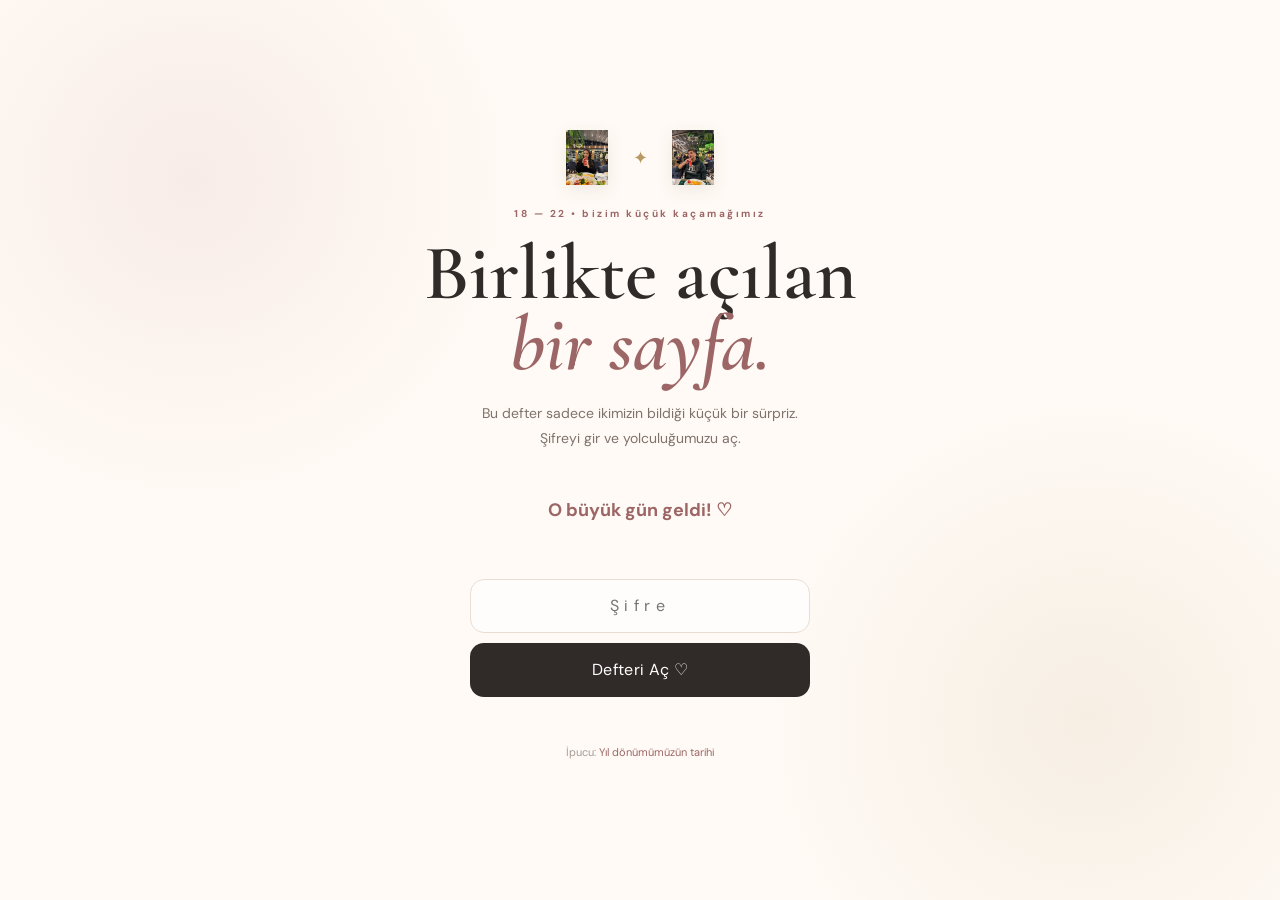
==== index.html @ bc1a9b18 "Add files via upload" ====
<!DOCTYPE html>
<html lang="tr">

<head>
  <meta charset="UTF-8">
  <meta name="viewport" content="width=device-width, initial-scale=1.0, viewport-fit=cover">
  <meta name="theme-color" content="#fffaf5">
  <title>Bizim Gezi Defterimiz ♡</title>
  <link rel="preconnect" href="https://fonts.googleapis.com">
  <link rel="preconnect" href="https://fonts.gstatic.com" crossorigin>
  <link
    href="https://fonts.googleapis.com/css2?family=Cormorant+Garamond:wght@400;500;600;700&family=DM+Sans:wght@400;500;600;700&display=swap"
    rel="stylesheet">
  <link rel="stylesheet" href="style.css">
</head>

<body>
  <div id="petals" aria-hidden="true"></div>

  <main>
    <section id="lockScreen" class="screen lock-screen">
      <div class="lock-card">
        <div class="bouquet">
          <img src="ilkfoto2.jpeg" alt="Papatya">
          <span>✦</span>
          <img src="ilkfoto.jpeg" alt="Şakayık">
        </div>
        <p class="eyebrow">18 — 22 • bizim küçük kaçamağımız</p>
        <h1>Birlikte açılan<br><em>bir sayfa.</em></h1>
        <p class="intro">Bu defter sadece ikimizin bildiği küçük bir sürpriz.<br>Şifreyi gir ve yolculuğumuzu aç.</p>

        <!-- GERİ SAYIM SAYACI -->
        <div class="countdown" id="countdown">
          <div><strong id="cdDays">00</strong><span>Gün</span></div>
          <div><strong id="cdHours">00</strong><span>Saat</span></div>
          <div><strong id="cdMins">00</strong><span>Dk</span></div>
          <div><strong id="cdSecs">00</strong><span>Sn</span></div>
        </div>

        <div class="code-wrap">
          <input id="codeInput" type="password" inputmode="numeric" maxlength="8" placeholder="Şifre">
          <button id="unlockBtn">Defteri Aç <span>♡</span></button>
        </div>
        <p id="errorMsg" class="error">Hmm… bu bizim şifremiz değil 🌸</p>
        <p class="hint">İpucu: <span>Yıl dönümümüzün tarihi</span></p>
      </div>
    </section>

    <section id="appScreen" class="screen app-screen hidden">
      <header class="topbar">
        <div>
          <span class="mini-label"></span>
          <h2>Bizim Gezi Defterimiz</h2>
        </div>
        <button class="heart-btn" id="musicBtn" title="Kalp">♡</button>
      </header>

      <div class="hero">
        <div class="hero-copy">
          <span class="eyebrow">18 — 22 KASIM</span>
          <h1>Bir şehir,<br><em>beş gün,</em><br>bin anı.</h1>
          <p>Planımız belli. Ama en güzel kısımlarını yine biz yazacağız.</p>
        </div>
        <div class="hero-flower">
          <img src="ilkfoto2.jpeg" alt="Papatya">
          <span>✦</span>
          <img src="ilkfoto.jpeg" alt="Şakayık">
        </div>
      </div>

      <div class="anniversary">
        <div class="anniv-icon">♡</div>
        <div>
          <span>19 KASIM</span>
          <strong>1. Yılımız</strong>
          <p>365 günümün renklendiren hatunum güzelim benim bir ömür beraber olsun inşallah</p>
        </div>
      </div>

      <section class="days">
        <div class="section-title">
          <div><span class="mini-label"></span>
            <h3>Gün gün bizim planımız</h3>
          </div>
          <span class="count">5 GÜN</span>
        </div>
        <div id="dayList"></div>
      </section>

      <footer>
        <p>Bu uygulamanın en güzel özelliği sensin.</p>
        <span>♡ Dilala + Emoç ♡</span>
      </footer>
    </section>
  </main>

  <div id="memoryModal" class="modal hidden">
    <div class="modal-backdrop"></div>
    <div class="memory-card">
      <button class="close" id="closeModal">×</button>
      <div class="polaroid">
        <div class="memory-image" id="memoryImage"></div>
        <div class="polaroid-caption">
          <strong id="memoryTitle"></strong>
          <span id="memoryDate"></span>
        </div>
      </div>
      <p id="memoryText"></p>
    </div>
  </div>

  <script src="script.js"></script>
</body>

</html>
---- style.css ----
* {
  box-sizing: border-box
}

:root {
  --paper: #fffaf5;
  --paper2: #f7eee6;
  --ink: #302a28;
  --muted: #7e726c;
  --rose: #c98e8c;
  --rose-dark: #9d6666;
  --gold: #b99963;
  --line: #e9ddd3;
  --white: #fff;
  --shadow: 0 22px 60px rgba(66, 45, 35, .10);
}

html,
body {
  margin: 0;
  min-height: 100%;
  background: var(--paper);
  color: var(--ink)
}

body {
  font-family: "DM Sans", sans-serif;
  overflow-x: hidden
}

button,
input {
  font: inherit
}

button {
  cursor: pointer
}

.hidden {
  display: none !important
}

.screen {
  min-height: 100vh
}

.lock-screen {
  display: grid;
  place-items: center;
  padding: 24px;
  background:
    radial-gradient(circle at 15% 20%, rgba(201, 142, 140, .13), transparent 25%),
    radial-gradient(circle at 85% 80%, rgba(185, 153, 99, .12), transparent 25%), var(--paper)
}

.lock-card {
  text-align: center;
  width: min(570px, 100%);
  padding: 55px 28px
}

.bouquet {
  display: flex;
  align-items: center;
  justify-content: center;
  gap: 18px;
  margin-bottom: 22px;
}

.bouquet img {
  width: 55px;
  height: 55px;
  object-fit: contain;
  filter: drop-shadow(0 5px 8px rgba(60, 40, 30, 0.08));
}

.bouquet span {
  font-size: 18px;
  color: #b99963;
}

.eyebrow,
.mini-label {
  font-size: 10px;
  letter-spacing: .25em;
  font-weight: 700;
  color: var(--rose-dark)
}

.lock-card h1 {
  font: 600 clamp(48px, 10vw, 78px)/.9 "Cormorant Garamond", serif;
  margin: 18px 0 22px
}

em {
  font-style: italic;
  color: var(--rose-dark)
}

.intro {
  color: var(--muted);
  line-height: 1.8;
  font-size: 14px
}

.code-wrap {
  margin: 34px auto 0;
  max-width: 340px;
  display: grid;
  gap: 10px
}

.code-wrap input {
  height: 54px;
  border: 1px solid var(--line);
  border-radius: 14px;
  background: rgba(255, 255, 255, .7);
  text-align: center;
  letter-spacing: .35em;
  outline: none;
  color: var(--ink)
}

.code-wrap input:focus {
  border-color: var(--rose)
}

.code-wrap button {
  height: 54px;
  border: 0;
  border-radius: 14px;
  background: var(--ink);
  color: #fff;
  letter-spacing: .02em;
  transition: .2s
}

.code-wrap button:hover {
  transform: translateY(-2px);
  background: #463a35
}

.error {
  height: 18px;
  color: #a65f5f;
  font-size: 12px;
  opacity: 0;
  transition: .2s
}

.error.show {
  opacity: 1
}

.hint {
  font-size: 11px;
  color: #a59a94;
  margin-top: 18px
}

.hint span {
  color: var(--rose-dark)
}

.app-screen {
  max-width: 1100px;
  margin: auto;
  padding: 28px 24px 50px
}

.topbar {
  display: flex;
  justify-content: space-between;
  align-items: center;
  border-bottom: 1px solid var(--line);
  padding-bottom: 20px
}

.topbar h2 {
  font: 600 28px "Cormorant Garamond", serif;
  margin: 5px 0 0
}

.heart-btn {
  border: 1px solid var(--line);
  background: #fff;
  border-radius: 50%;
  width: 44px;
  height: 44px;
  font-size: 21px;
  color: var(--rose-dark)
}

.hero {
  min-height: 410px;
  display: flex;
  align-items: center;
  justify-content: space-between;
  gap: 30px;
  padding: 65px 4% 55px
}

.hero h1 {
  font: 600 clamp(54px, 8vw, 90px)/.84 "Cormorant Garamond", serif;
  margin: 16px 0 25px
}

.hero p {
  max-width: 410px;
  color: var(--muted);
  line-height: 1.8
}

.hero-flower {
  display: flex;
  align-items: center;
  justify-content: center;
  gap: 18px;
  width: 320px;
  flex-shrink: 0;
}

.hero-flower img {
    width: 360px;
    height: 480px;
    object-fit: cover;
    border-radius: 12px;
}

.hero-flower span {
  font-size: 25px;
  color: var(--gold);
  flex-shrink: 0;
}

.anniversary {
  display: flex;
  align-items: center;
  gap: 18px;
  background: #f3e6df;
  border: 1px solid #ead7cd;
  border-radius: 22px;
  padding: 22px 25px;
  margin-bottom: 60px
}

.anniv-icon {
  width: 52px;
  height: 52px;
  border-radius: 50%;
  background: #fff;
  color: var(--rose-dark);
  display: grid;
  place-items: center;
  font-size: 25px
}

.anniversary span {
  display: block;
  font-size: 10px;
  letter-spacing: .22em;
  color: var(--rose-dark);
  font-weight: 700
}

.anniversary strong {
  display: block;
  font: 600 30px "Cormorant Garamond", serif;
  margin: 2px 0
}

.anniversary p {
  margin: 0;
  color: var(--muted);
  font-size: 13px
}

.section-title {
  display: flex;
  align-items: end;
  justify-content: space-between;
  margin-bottom: 24px
}

.section-title h3 {
  font: 600 42px "Cormorant Garamond", serif;
  margin: 5px 0 0
}

.count {
  font-size: 10px;
  letter-spacing: .2em;
  color: var(--muted)
}

.day-card {
  border-top: 1px solid var(--line);
  padding: 28px 0;
  display: grid;
  grid-template-columns: 105px 1fr 245px;
  gap: 28px;
  align-items: center
}

.day-number {
  font: 600 50px "Cormorant Garamond", serif;
  color: #bda89d
}

.day-number small {
  display: block;
  font: 700 9px "DM Sans", sans-serif;
  letter-spacing: .2em;
  color: var(--muted);
  margin-top: -6px
}

.day-content .date {
  font-size: 10px;
  letter-spacing: .2em;
  color: var(--rose-dark);
  font-weight: 700
}

.day-content h4 {
  font: 600 31px "Cormorant Garamond", serif;
  margin: 6px 0
}

.day-content p {
  font-size: 13px;
  line-height: 1.7;
  color: var(--muted);
  margin: 0
}

.places {
  display: flex;
  flex-direction: column;
  gap: 8px;
  margin-top: 15px
}

.place {
  display: inline-flex;
  align-items: center;
  gap: 8px;
  color: #514741;
  font-size: 12px
}

.place i {
  font-style: normal;
  color: var(--rose-dark)
}

.day-photo {
  height: 155px;
  border-radius: 17px;
  overflow: hidden;
  position: relative;
  box-shadow: var(--shadow);
  cursor: pointer;
  background-size: cover;
  background-position: center
}

.day-photo:after {
  content: "";
  position: absolute;
  inset: 0;
  background: linear-gradient(transparent 45%, rgba(25, 18, 14, .55))
}

.photo-label {
  position: absolute;
  bottom: 12px;
  left: 14px;
  z-index: 1;
  color: #fff;
  font-size: 11px;
  letter-spacing: .08em
}

.memory-badge {
  position: absolute;
  right: 11px;
  top: 11px;
  z-index: 2;
  background: rgba(255, 255, 255, .9);
  border-radius: 99px;
  padding: 7px 9px;
  font-size: 10px;
  color: var(--rose-dark)
}

footer {
  text-align: center;
  border-top: 1px solid var(--line);
  margin-top: 55px;
  padding-top: 35px;
  color: #a59a94;
  font: italic 18px "Cormorant Garamond", serif
}

footer span {
  display: block;
  font: 700 9px "DM Sans";
  letter-spacing: .25em;
  margin-top: 10px;
  color: var(--rose-dark)
}

.modal {
  position: fixed;
  inset: 0;
  z-index: 20;
  display: grid;
  place-items: center;
  padding: 20px
}

.modal-backdrop {
  position: absolute;
  inset: 0;
  background: rgba(38, 28, 23, .55);
  backdrop-filter: blur(8px)
}

.memory-card {
  position: relative;
  z-index: 1;
  background: #fffaf5;
  border-radius: 22px;
  padding: 24px;
  max-width: 390px;
  width: 100%;
  box-shadow: 0 30px 90px rgba(0, 0, 0, .25);
  animation: pop .3s ease
}

@keyframes pop {
  from {
    opacity: 0;
    transform: translateY(15px) scale(.97)
  }

  to {
    opacity: 1;
    transform: none
  }
}

.close {
  position: absolute;
  right: 12px;
  top: 10px;
  border: 0;
  background: transparent;
  font-size: 27px;
  color: #756963;
  z-index: 2
}

.polaroid {
  background: #fff;
  padding: 12px 12px 18px;
  box-shadow: 0 9px 24px rgba(0, 0, 0, .12);
  transform: rotate(-1deg)
}

.memory-image {
  height: 330px;
  background-size: cover;
  background-position: center;
  filter: saturate(.85)
}

.polaroid-caption {
  text-align: center;
  padding-top: 12px
}

.polaroid-caption strong {
  display: block;
  font: 600 24px "Cormorant Garamond", serif
}

.polaroid-caption span {
  font-size: 9px;
  letter-spacing: .16em;
  color: #968a83
}

.memory-card>p {
  text-align: center;
  color: var(--muted);
  line-height: 1.7;
  font-size: 13px;
  margin: 20px 10px 3px
}

#petals {
  position: fixed;
  inset: 0;
  pointer-events: none;
  z-index: 10;
  overflow: hidden
}

.petal {
  position: absolute;
  top: -30px;
  font-size: 16px;
  animation: fall linear forwards;
  opacity: .75
}

@keyframes fall {
  to {
    transform: translate3d(var(--drift), 110vh, 0) rotate(420deg);
    opacity: .1
  }
}

@media(max-width:760px) {
  .app-screen {
    padding: 18px 17px 40px
  }

  .hero {
    min-height: 430px;
    padding: 55px 3% 45px;
    display: block
  }

  .hero-flower {
    width: 100%;
    gap: 12px;
    margin-top: 25px;
  }

  .hero-flower img {
    width: 75px;
    height: 95px;
  }

  .hero-flower span {
    font-size: 18px;
  }

  .anniversary {
    align-items: flex-start
  }

  .section-title h3 {
    font-size: 34px
  }

  .day-card {
    grid-template-columns: 65px 1fr;
    gap: 14px
  }

  .day-photo {
    grid-column: 1/-1;
    height: 200px
  }

  .day-number {
    font-size: 42px
  }

  .day-content h4 {
    font-size: 28px
  }
}

/* GERİ SAYIM SAYACI STİLLERİ */
.countdown {
  display: flex;
  justify-content: center;
  gap: 12px;
  margin: 25px 0 10px;
}

.countdown div {
  background: rgba(255, 255, 255, 0.7);
  padding: 12px 14px;
  border-radius: 14px;
  border: 1px solid var(--line);
  min-width: 65px;
  text-align: center;
  box-shadow: 0 4px 15px rgba(66, 45, 35, .03);
}

.countdown strong {
  display: block;
  font: 600 26px "Cormorant Garamond", serif;
  color: var(--rose-dark);
  line-height: 1.1;
}

.countdown span {
  font-size: 9px;
  letter-spacing: 0.15em;
  color: var(--muted);
  text-transform: uppercase;
  font-weight: 700;
  display: block;
  margin-top: 4px;
}

/* PAPATYA ANİMASYONU (GÜNCELLENDİ) */
#petals {
  position: fixed;
  inset: 0;
  pointer-events: none;
  z-index: 10;
  overflow: hidden;
}

.petal {
  position: absolute;
  top: -60px;
  /* Ekranın hemen üstünden başlasın */
  animation: fall linear infinite;
  /* Sürekli dökülmesi için infinite yapıldı */
  opacity: 0.85;
  filter: drop-shadow(0 4px 6px rgba(0, 0, 0, 0.1));
  /* Görsele hafif derinlik */
}

@keyframes fall {
  0% {
    transform: translate3d(0, -50px, 0) rotate(0deg);
    opacity: 0;
  }

  10% {
    opacity: 1;
  }

  90% {
    opacity: 1;
  }

  100% {
    transform: translate3d(var(--drift), 110vh, 0) rotate(360deg);
    opacity: 0;
  }
}
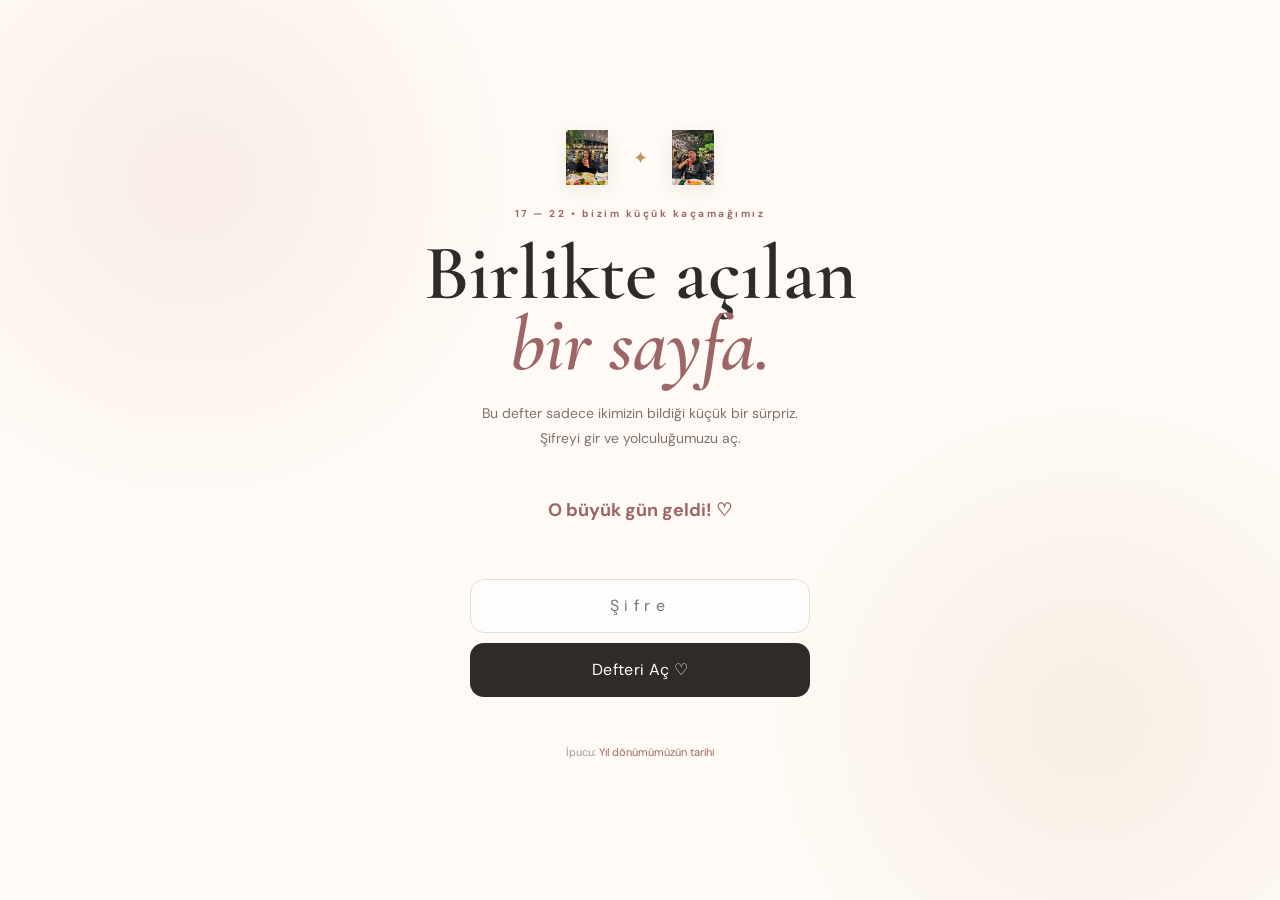
==== commit 4360780a: "Add files via upload" ====
--- a/index.html
+++ b/index.html
@@ -6,6 +6,15 @@
   <meta name="viewport" content="width=device-width, initial-scale=1.0, viewport-fit=cover">
   <meta name="theme-color" content="#fffaf5">
   <title>Bizim Gezi Defterimiz ♡</title>
+
+  <!-- PWA & Mobil İkon Etiketleri (YENİ EKLENENLER) -->
+  <link rel="manifest" href="manifest.json">
+  <link rel="icon" type="image/png" sizes="192x192" href="logo.JPEG">
+  <link rel="apple-touch-icon" href="logo.JPEG">
+  <meta name="apple-mobile-web-app-capable" content="yes">
+  <meta name="apple-mobile-web-app-status-bar-style" content="default">
+  <meta name="apple-mobile-web-app-title" content="Gezi Defteri">
+
   <link rel="preconnect" href="https://fonts.googleapis.com">
   <link rel="preconnect" href="https://fonts.gstatic.com" crossorigin>
   <link
@@ -25,7 +34,7 @@
           <span>✦</span>
           <img src="ilkfoto.jpeg" alt="Şakayık">
         </div>
-        <p class="eyebrow">18 — 22 • bizim küçük kaçamağımız</p>
+        <p class="eyebrow">17 — 22 • bizim küçük kaçamağımız</p>
         <h1>Birlikte açılan<br><em>bir sayfa.</em></h1>
         <p class="intro">Bu defter sadece ikimizin bildiği küçük bir sürpriz.<br>Şifreyi gir ve yolculuğumuzu aç.</p>
 
